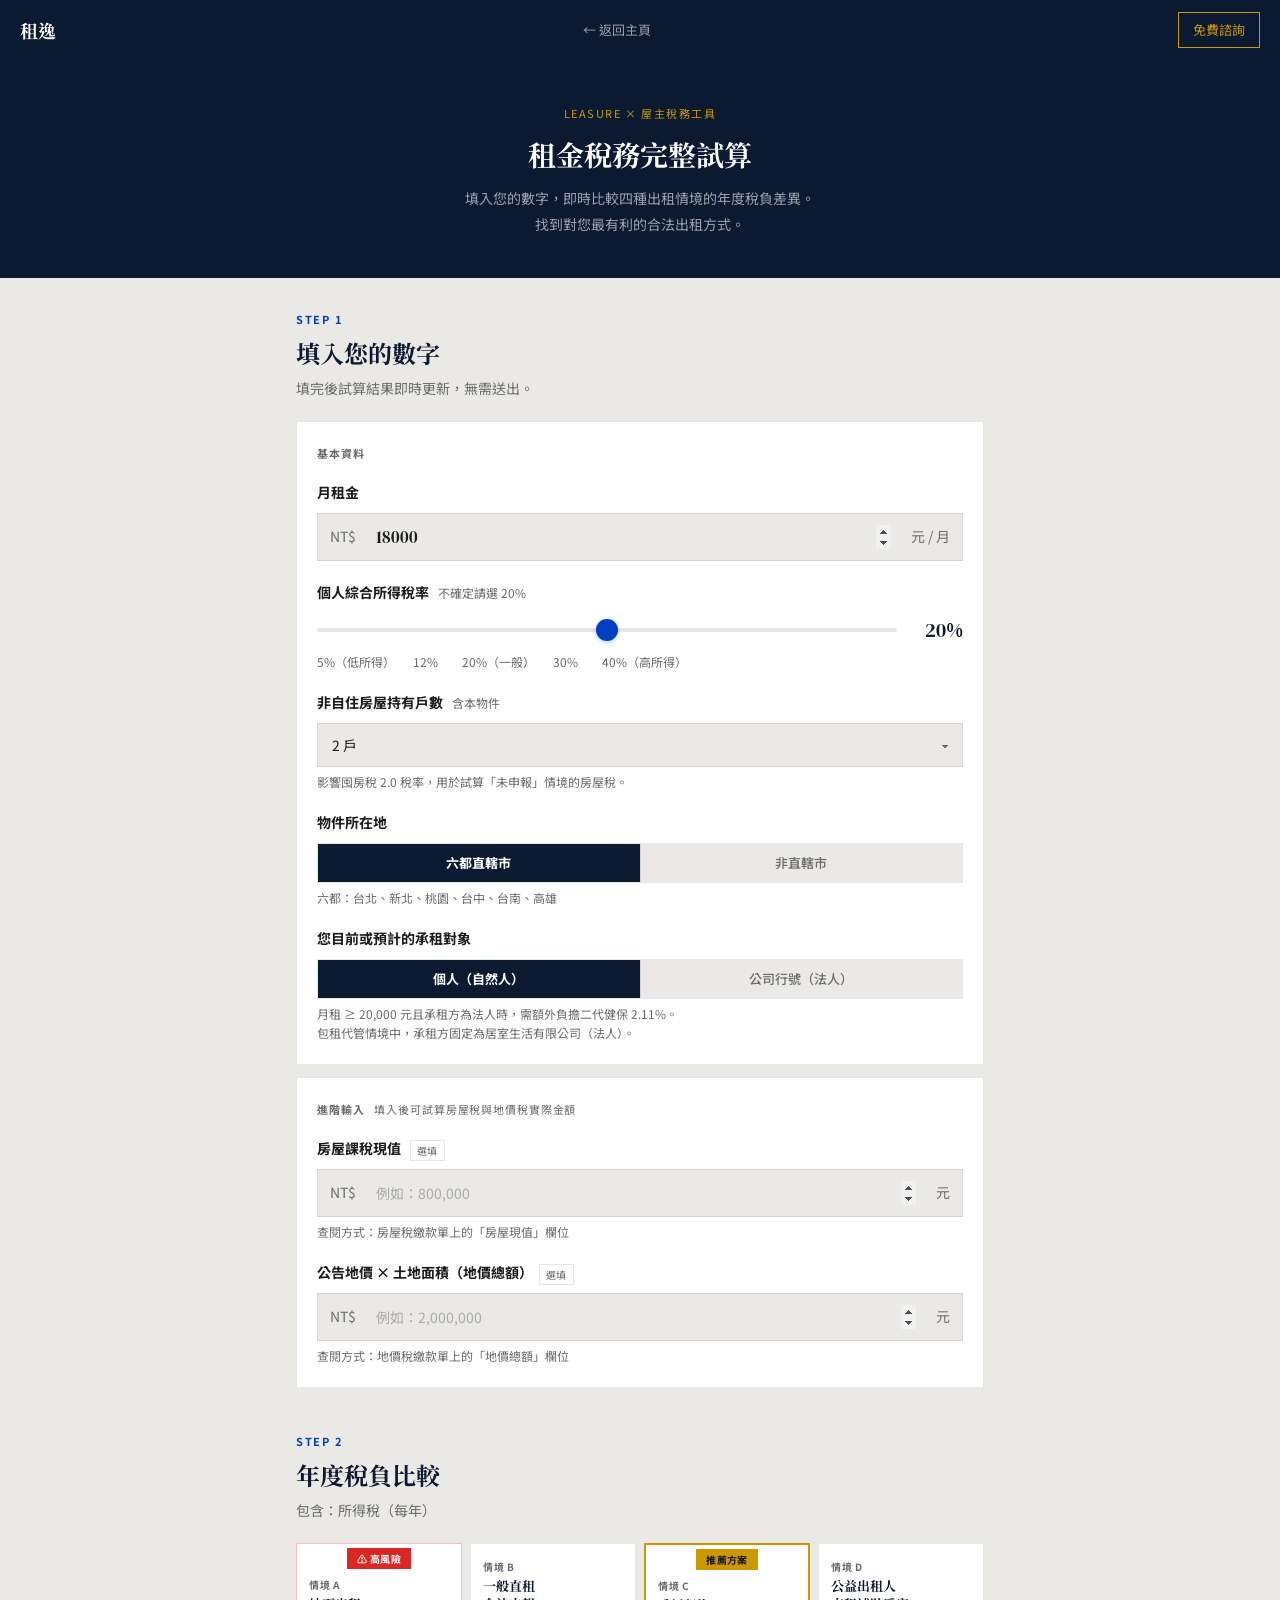
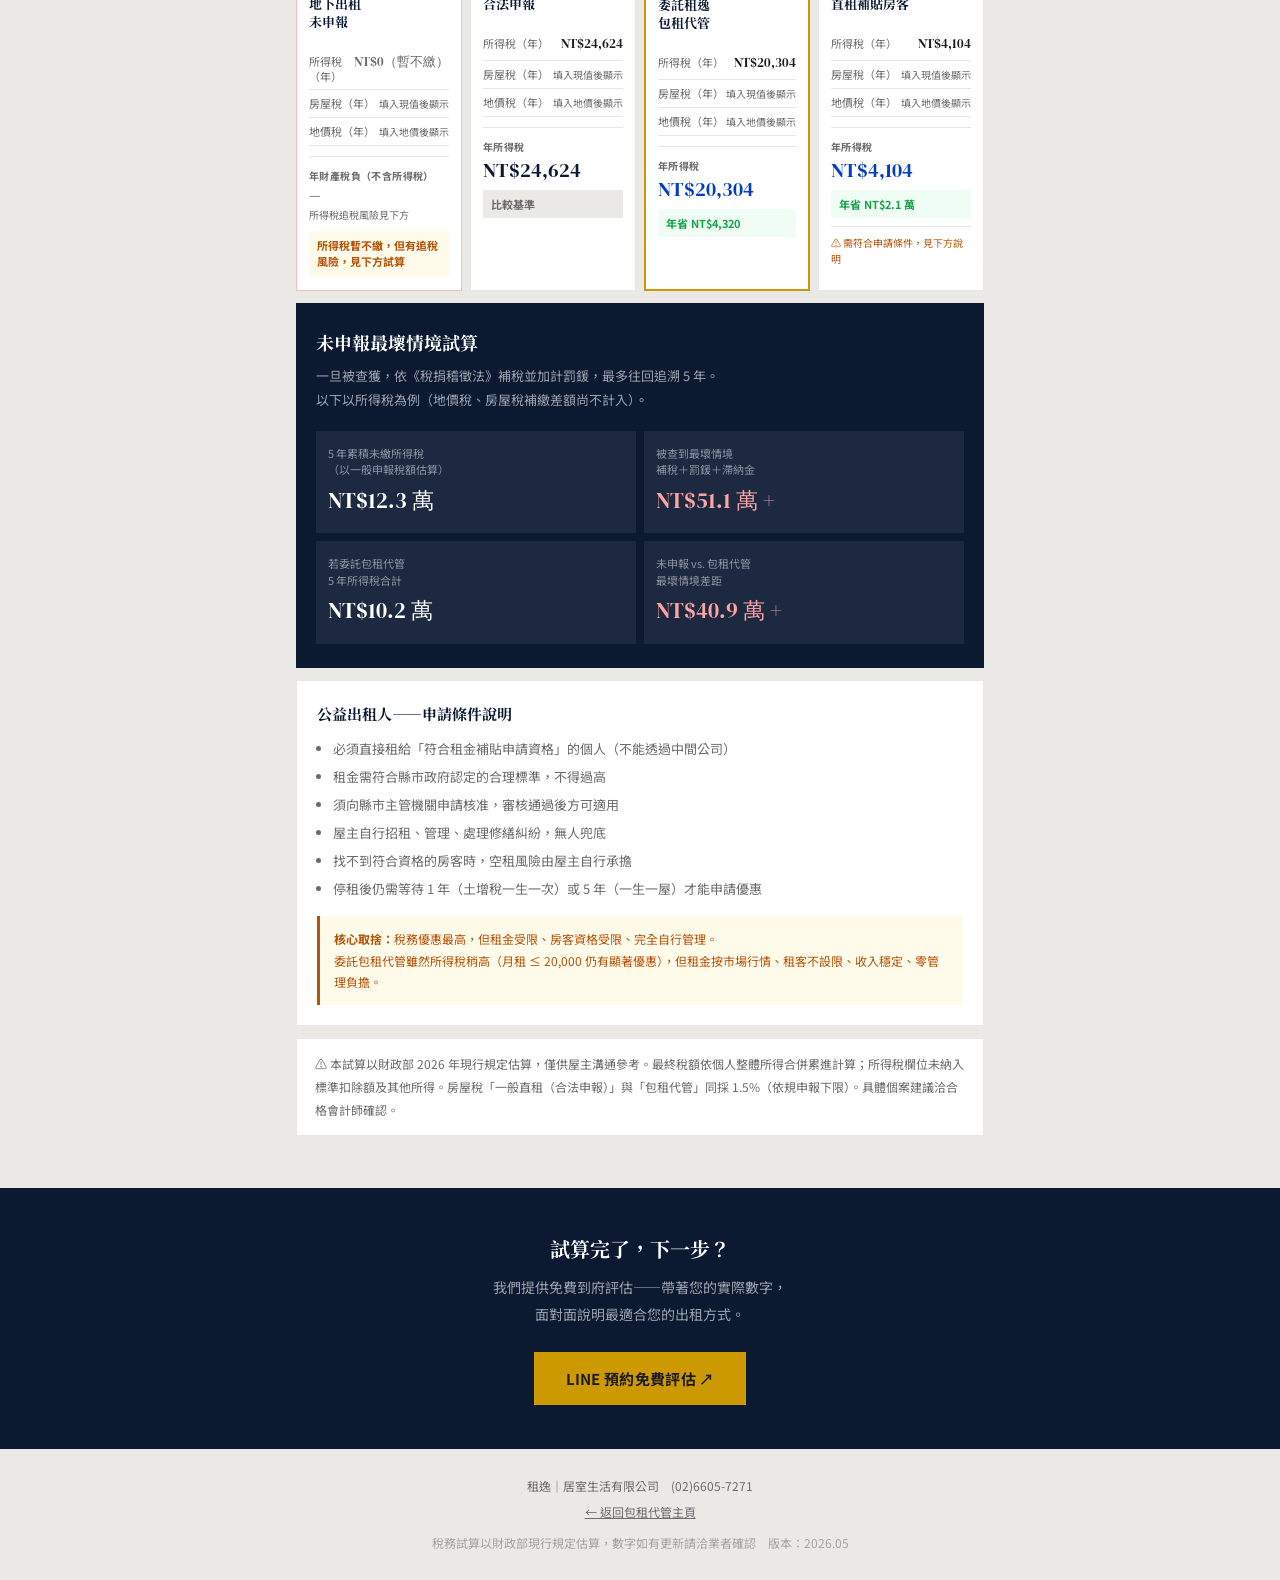
==== calculator.html @ 8f8c5958 "feat: 新增租金稅務完整試算工具 calculator.html 依租金稅務情境知識庫建立四情境比較（未申報、一般直租、包租代管、公益出租人）。 涵蓋所得稅、房屋稅、地價稅、二代健保，並附未申報最" ====
<!DOCTYPE html>
<html lang="zh-TW">
<head>
  <meta charset="UTF-8">
  <meta name="viewport" content="width=device-width, initial-scale=1.0">
  <title>租金稅務完整試算｜租逸包租代管</title>
  <meta name="description" content="填入月租金與稅率，即時比較未申報、一般直租、包租代管、公益出租人四種情境的年度稅負。">
  <meta property="og:title" content="租金稅務完整試算｜租逸包租代管">
  <meta property="og:description" content="四種出租情境完整稅負比較——找到最適合您的合法出租方式。">
  <meta property="og:url" content="https://gynogo.github.io/leasure-lp/calculator.html">
  <link rel="preconnect" href="https://fonts.googleapis.com">
  <link rel="preconnect" href="https://fonts.gstatic.com" crossorigin>
  <link href="https://fonts.googleapis.com/css2?family=Noto+Serif+TC:wght@700&family=Noto+Sans+TC:wght@400;500;700&family=DM+Serif+Display&display=swap" rel="stylesheet">
  <style>
    *, *::before, *::after { box-sizing: border-box; margin: 0; padding: 0; }

    :root {
      --bg:         #EBE9E5;
      --white:      #FFFFFF;
      --dark:       #0B1931;
      --dark2:      #081422;
      --blue:       #013EC4;
      --blue-tint:  rgba(1,62,196,0.08);
      --gold:       #CC9901;
      --ink:        #1C1C1E;
      --muted:      #6B6B6E;
      --border:     rgba(28,28,30,0.10);
      --red:        #DC2626;
      --red-tint:   #FEF2F2;
      --green:      #16A34A;
      --green-tint: #F0FDF4;
      --amber:      #B45309;
      --amber-tint: #FFFBEB;
      --font-serif: 'Noto Serif TC', Georgia, serif;
      --font-sans:  'Noto Sans TC', -apple-system, sans-serif;
      --font-num:   'DM Serif Display', Georgia, serif;
    }

    html { font-size: 16px; scroll-behavior: smooth; -webkit-font-smoothing: antialiased; }
    body { font-family: var(--font-sans); background: var(--bg); color: var(--ink); line-height: 1.7; }

    /* ── NAV ─────────────────────────────────── */
    .nav {
      position: sticky; top: 0; z-index: 100;
      background: var(--dark); padding: 12px 20px;
      display: flex; align-items: center; justify-content: space-between; gap: 12px;
    }
    .nav-logo { font-family: var(--font-serif); font-size: 18px; color: var(--white); font-weight: 700; flex-shrink: 0; }
    .nav-back { font-size: 13px; color: rgba(255,255,255,0.6); text-decoration: none; flex-shrink: 0; }
    .nav-back:hover { color: var(--white); }
    .nav-line {
      background: transparent; color: var(--gold); border: 1px solid var(--gold);
      padding: 6px 14px; font-size: 13px; font-family: var(--font-sans); cursor: pointer;
      text-decoration: none; white-space: nowrap; flex-shrink: 0;
    }

    /* ── LAYOUT ──────────────────────────────── */
    .wrap { max-width: 720px; margin: 0 auto; padding: 0 16px; }

    /* ── HERO ────────────────────────────────── */
    .hero {
      background: var(--dark); padding: 44px 20px 40px; text-align: center;
    }
    .hero-tag {
      font-size: 11px; letter-spacing: 0.14em; color: var(--gold);
      text-transform: uppercase; margin-bottom: 10px;
    }
    .hero h1 {
      font-family: var(--font-serif); font-size: clamp(20px,5vw,28px);
      color: var(--white); font-weight: 700; line-height: 1.5; margin-bottom: 10px;
    }
    .hero p { font-size: 14px; color: rgba(255,255,255,0.60); line-height: 1.9; max-width: 460px; margin: 0 auto; }

    /* ── SECTION HEADER ──────────────────────── */
    .sec-hd { padding: 32px 0 20px; }
    .sec-tag { font-size: 11px; font-weight: 700; letter-spacing: 0.14em; color: var(--blue); text-transform: uppercase; margin-bottom: 4px; }
    .sec-title { font-family: var(--font-serif); font-size: clamp(18px,4vw,24px); color: var(--dark); font-weight: 700; margin-bottom: 4px; }
    .sec-sub { font-size: 14px; color: var(--muted); }

    /* ── CARD ────────────────────────────────── */
    .card { background: var(--white); border: 1px solid var(--border); padding: 22px 20px; margin-bottom: 12px; }
    .card-label { font-size: 11px; font-weight: 700; color: var(--muted); text-transform: uppercase; letter-spacing: 0.08em; margin-bottom: 18px; }

    /* ── FORM ────────────────────────────────── */
    .field { margin-bottom: 20px; }
    .field:last-child { margin-bottom: 0; }
    label { display: block; font-size: 14px; font-weight: 700; color: var(--ink); margin-bottom: 8px; }
    .lhint { font-weight: 400; color: var(--muted); font-size: 12px; margin-left: 6px; }
    .fnote { font-size: 12px; color: var(--muted); margin-top: 5px; line-height: 1.6; }

    .irow {
      display: flex; align-items: center;
      background: var(--bg); border: 1.5px solid var(--border); transition: border-color .2s;
    }
    .irow:focus-within { border-color: var(--blue); background: var(--white); }
    .pre, .suf { padding: 0 12px; color: var(--muted); font-size: 14px; white-space: nowrap; }
    input[type="number"] {
      flex: 1; border: none; background: transparent;
      padding: 11px 8px; font-size: 17px; font-family: var(--font-num);
      color: var(--ink); -moz-appearance: textfield; min-width: 0;
    }
    input[type="number"]:focus { outline: none; }
    input[type="number"]::-webkit-inner-spin-button { opacity: 1; }
    input[type="number"]::placeholder { font-family: var(--font-sans); font-size: 14px; color: #aaa; }

    .slider-row { display: flex; align-items: center; gap: 14px; margin-top: 4px; }
    input[type="range"] {
      flex: 1; -webkit-appearance: none; height: 4px;
      background: var(--border); border-radius: 2px; outline: none; cursor: pointer;
    }
    input[type="range"]::-webkit-slider-thumb {
      -webkit-appearance: none; width: 22px; height: 22px; border-radius: 50%;
      background: var(--blue); cursor: pointer; box-shadow: 0 1px 4px rgba(1,62,196,.3);
    }
    .sval { font-family: var(--font-num); font-size: 20px; color: var(--dark); min-width: 52px; text-align: right; }

    .tog-group { display: flex; border: 1.5px solid var(--border); }
    .tog-btn {
      flex: 1; padding: 10px 8px; font-size: 13px; font-family: var(--font-sans);
      font-weight: 500; color: var(--muted); background: var(--bg); border: none;
      cursor: pointer; transition: all .15s; text-align: center; line-height: 1.4;
    }
    .tog-btn + .tog-btn { border-left: 1px solid var(--border); }
    .tog-btn.on { background: var(--dark); color: var(--white); font-weight: 700; }

    .sel-wrap { position: relative; }
    .sel-wrap::after { content: '▾'; position: absolute; right: 14px; top: 50%; transform: translateY(-50%); pointer-events: none; color: var(--muted); }
    select {
      width: 100%; padding: 11px 14px; font-size: 14px; font-family: var(--font-sans);
      color: var(--ink); background: var(--bg); border: 1.5px solid var(--border);
      appearance: none; cursor: pointer;
    }
    select:focus { outline: none; border-color: var(--blue); }

    .opt-badge {
      display: inline-block; font-size: 10px; font-weight: 400; color: var(--muted);
      border: 1px solid var(--border); padding: 1px 6px; margin-left: 6px;
      vertical-align: middle; letter-spacing: 0.04em;
    }

    /* ── RESULTS GRID ────────────────────────── */
    .results-grid {
      display: grid;
      grid-template-columns: repeat(4, 1fr);
      gap: 8px; margin-bottom: 12px;
    }
    @media (max-width: 640px) { .results-grid { grid-template-columns: 1fr 1fr; } }
    @media (max-width: 360px) { .results-grid { grid-template-columns: 1fr; } }

    .rc {
      background: var(--white); border: 1.5px solid var(--border);
      padding: 14px 12px; position: relative;
    }
    .rc.featured { border-color: var(--gold); border-width: 2px; }
    .rc.danger   { border-color: rgba(220,38,38,.3); }

    .rc-badge {
      position: absolute; top: -1px; left: 0; right: 0;
      text-align: center;
    }
    .rc-badge span {
      display: inline-block; background: var(--gold); color: var(--ink);
      font-size: 10px; font-weight: 700; padding: 2px 10px; letter-spacing: 0.04em;
    }
    .rc-badge.danger-b span { background: var(--red); color: var(--white); }

    .rc-cat { font-size: 10px; font-weight: 700; color: var(--muted); letter-spacing: 0.06em; text-transform: uppercase; margin-top: 18px; margin-bottom: 2px; }
    .rc:not(.featured):not(.danger) .rc-cat { margin-top: 0; }
    .rc.danger .rc-cat { margin-top: 18px; }
    .rc-name { font-family: var(--font-serif); font-size: 13px; color: var(--dark); font-weight: 700; line-height: 1.4; margin-bottom: 14px; }

    .trow {
      display: flex; justify-content: space-between; align-items: baseline;
      padding: 5px 0; border-bottom: 1px solid var(--border); gap: 4px;
    }
    .trow:last-of-type { border-bottom: none; }
    .tlbl { color: var(--muted); font-size: 11px; flex: 1; line-height: 1.4; }
    .tval { font-family: var(--font-num); color: var(--ink); font-size: 13px; white-space: nowrap; flex-shrink: 0; }
    .tval.na { font-family: var(--font-sans); font-size: 10px; color: var(--muted); }
    .tval.risk { color: var(--red); }
    .tval.zero { color: var(--muted); }

    .divider { height: 1px; background: var(--border); margin: 10px 0; }

    .rc-total-lbl { font-size: 10px; font-weight: 700; color: var(--muted); letter-spacing: 0.04em; margin-bottom: 3px; }
    .rc-total {
      font-family: var(--font-num); font-size: 20px; color: var(--dark); line-height: 1.2;
    }
    .rc-total.blue { color: var(--blue); }
    .rc-total.muted { color: var(--muted); font-size: 13px; font-family: var(--font-sans); }

    .delta-box {
      margin-top: 8px; padding: 6px 8px; font-size: 11px; font-weight: 700; line-height: 1.5;
    }
    .delta-base  { background: var(--bg); color: var(--muted); }
    .delta-save  { background: var(--green-tint); color: var(--green); }
    .delta-more  { background: #FEF2F2; color: var(--red); }
    .delta-warn  { background: var(--amber-tint); color: var(--amber); }

    .rc-cond {
      margin-top: 8px; font-size: 10px; color: var(--amber);
      line-height: 1.6; border-top: 1px solid var(--border); padding-top: 8px;
    }

    /* ── HIGH-RENT NOTE ──────────────────────── */
    .high-rent-note {
      background: var(--dark); color: rgba(255,255,255,0.75);
      padding: 14px 18px; font-size: 13px; line-height: 1.8;
      margin-bottom: 12px; display: none;
    }
    .high-rent-note strong { color: var(--gold); }

    /* ── RISK PANEL ──────────────────────────── */
    .risk-panel { background: var(--dark); padding: 24px 20px; margin-bottom: 12px; }
    .risk-panel h3 { font-family: var(--font-serif); font-size: 18px; color: var(--white); margin-bottom: 6px; }
    .risk-panel p { font-size: 13px; color: rgba(255,255,255,0.60); margin-bottom: 18px; line-height: 1.9; }
    .risk-grid { display: grid; grid-template-columns: 1fr 1fr; gap: 8px; }
    @media (max-width: 360px) { .risk-grid { grid-template-columns: 1fr; } }
    .risk-cell { background: rgba(255,255,255,0.07); padding: 14px 12px; }
    .risk-lbl { font-size: 11px; color: rgba(255,255,255,0.50); margin-bottom: 4px; line-height: 1.5; }
    .risk-num { font-family: var(--font-num); font-size: 22px; color: var(--white); }
    .risk-num.alarm { color: #FCA5A5; }

    /* ── CONDITIONS CARD ─────────────────────── */
    .cond-card { background: var(--white); border: 1px solid var(--border); padding: 20px; margin-bottom: 12px; }
    .cond-card h3 { font-family: var(--font-serif); font-size: 15px; color: var(--dark); margin-bottom: 10px; }
    .cond-list { font-size: 13px; color: var(--muted); line-height: 2; padding-left: 16px; }
    .cond-list li { margin-bottom: 2px; }
    .cond-warn {
      margin-top: 14px; padding: 12px 14px;
      background: var(--amber-tint); border-left: 3px solid var(--amber);
      font-size: 12px; color: var(--amber); line-height: 1.8;
    }

    /* ── DISCLAIMER ──────────────────────────── */
    .disc {
      font-size: 12px; color: var(--muted); background: var(--white);
      border: 1px solid var(--border); padding: 14px 18px;
      line-height: 1.9; margin-bottom: 12px;
    }

    /* ── CTA ─────────────────────────────────── */
    .cta-band { background: var(--dark); padding: 44px 20px; text-align: center; }
    .cta-band h2 { font-family: var(--font-serif); font-size: 20px; color: var(--white); margin-bottom: 8px; }
    .cta-band p { font-size: 14px; color: rgba(255,255,255,0.60); margin-bottom: 24px; line-height: 1.9; }
    .cta-btn {
      display: inline-block; background: var(--gold); color: var(--ink);
      padding: 14px 32px; font-size: 15px; font-weight: 700; font-family: var(--font-sans);
      text-decoration: none; letter-spacing: 0.02em; transition: opacity .2s;
    }
    .cta-btn:hover { opacity: .88; }

    /* ── FOOTER ──────────────────────────────── */
    footer { padding: 24px 20px; text-align: center; font-size: 12px; color: var(--muted); line-height: 2.2; }
    footer a { color: var(--muted); }

    .pb40 { padding-bottom: 40px; }
  </style>
</head>
<body>

<!-- ════════════ NAV ════════════ -->
<nav class="nav">
  <div class="nav-logo">租逸</div>
  <a href="index.html" class="nav-back">← 返回主頁</a>
  <a href="https://line.me/ti/p/~ginoboya" target="_blank" rel="noopener" class="nav-line">免費諮詢</a>
</nav>

<!-- ════════════ HERO ════════════ -->
<div class="hero">
  <div class="wrap">
    <div class="hero-tag">Leasure × 屋主稅務工具</div>
    <h1>租金稅務完整試算</h1>
    <p>填入您的數字，即時比較四種出租情境的年度稅負差異。<br>找到對您最有利的合法出租方式。</p>
  </div>
</div>

<!-- ════════════ MAIN ════════════ -->
<div class="wrap pb40">

  <!-- ─── STEP 1: 輸入 ─── -->
  <div class="sec-hd">
    <div class="sec-tag">Step 1</div>
    <div class="sec-title">填入您的數字</div>
    <div class="sec-sub">填完後試算結果即時更新，無需送出。</div>
  </div>

  <div class="card">
    <div class="card-label">基本資料</div>

    <!-- 月租金 -->
    <div class="field">
      <label>月租金</label>
      <div class="irow">
        <span class="pre">NT$</span>
        <input type="number" id="rent" value="18000" min="1000" step="1000" oninput="calc()">
        <span class="suf">元 / 月</span>
      </div>
    </div>

    <!-- 所得稅率 -->
    <div class="field">
      <label>個人綜合所得稅率 <span class="lhint">不確定請選 20%</span></label>
      <div class="slider-row">
        <input type="range" id="taxSlider" min="0" max="4" step="1" value="2" oninput="syncTax(); calc()">
        <span class="sval" id="taxLabel">20%</span>
      </div>
      <div class="fnote">5%（低所得）　　12%　　20%（一般）　　30%　　40%（高所得）</div>
    </div>

    <!-- 持有戶數 -->
    <div class="field">
      <label>非自住房屋持有戶數 <span class="lhint">含本物件</span></label>
      <div class="sel-wrap">
        <select id="holdings" onchange="calc()">
          <option value="1">1 戶（僅此物件）</option>
          <option value="2" selected>2 戶</option>
          <option value="3">3～4 戶</option>
          <option value="5">5～6 戶</option>
          <option value="7">7 戶以上</option>
        </select>
      </div>
      <div class="fnote">影響囤房稅 2.0 稅率，用於試算「未申報」情境的房屋稅。</div>
    </div>

    <!-- 地區 -->
    <div class="field">
      <label>物件所在地</label>
      <div class="tog-group">
        <button class="tog-btn on" id="tog-metro" onclick="setRegion('metro')">六都直轄市</button>
        <button class="tog-btn" id="tog-other" onclick="setRegion('other')">非直轄市</button>
      </div>
      <div class="fnote">六都：台北、新北、桃園、台中、台南、高雄</div>
    </div>

    <!-- 承租對象 -->
    <div class="field">
      <label>您目前或預計的承租對象</label>
      <div class="tog-group">
        <button class="tog-btn on" id="tog-person" onclick="setTenant('person')">個人（自然人）</button>
        <button class="tog-btn" id="tog-corp" onclick="setTenant('corp')">公司行號（法人）</button>
      </div>
      <div class="fnote">月租 ≥ 20,000 元且承租方為法人時，需額外負擔二代健保 2.11%。<br>包租代管情境中，承租方固定為居室生活有限公司（法人）。</div>
    </div>
  </div>

  <div class="card">
    <div class="card-label">進階輸入 <span style="font-weight:400;font-size:11px;margin-left:6px;">填入後可試算房屋稅與地價稅實際金額</span></div>

    <!-- 房屋課稅現值 -->
    <div class="field">
      <label>房屋課稅現值 <span class="opt-badge">選填</span></label>
      <div class="irow">
        <span class="pre">NT$</span>
        <input type="number" id="houseVal" value="" placeholder="例如：800,000" min="0" step="10000" oninput="calc()">
        <span class="suf">元</span>
      </div>
      <div class="fnote">查閱方式：房屋稅繳款單上的「房屋現值」欄位</div>
    </div>

    <!-- 地價總額 -->
    <div class="field">
      <label>公告地價 × 土地面積（地價總額）<span class="opt-badge">選填</span></label>
      <div class="irow">
        <span class="pre">NT$</span>
        <input type="number" id="landVal" value="" placeholder="例如：2,000,000" min="0" step="10000" oninput="calc()">
        <span class="suf">元</span>
      </div>
      <div class="fnote">查閱方式：地價稅繳款單上的「地價總額」欄位</div>
    </div>
  </div>

  <!-- ─── STEP 2: 結果 ─── -->
  <div class="sec-hd">
    <div class="sec-tag">Step 2</div>
    <div class="sec-title">年度稅負比較</div>
    <div class="sec-sub" id="resultSub">四種出租情境完整試算</div>
  </div>

  <div class="results-grid" id="grid"></div>

  <!-- 高月租提示（>20,000 時顯示） -->
  <div class="high-rent-note" id="highRentNote">
    <strong>月租超過 20,000 元時</strong>，包租代管所得稅優惠回歸一般標準（與直租相同）。<br>
    包租代管的主要價值來自非稅務項目：<strong>無空租風險、零管理負擔、免前期翻修費</strong>，以及由專業業者處理修繕與糾紛。
  </div>

  <!-- 未申報風險面板 -->
  <div class="risk-panel">
    <h3>未申報最壞情境試算</h3>
    <p>一旦被查獲，依《稅捐稽徵法》補稅並加計罰鍰，最多往回追溯 5 年。<br>
    以下以所得稅為例（地價稅、房屋稅補繳差額尚不計入）。</p>
    <div class="risk-grid" id="riskGrid"></div>
  </div>

  <!-- 公益出租人條件 -->
  <div class="cond-card">
    <h3>公益出租人——申請條件說明</h3>
    <ul class="cond-list">
      <li>必須直接租給「符合租金補貼申請資格」的個人（不能透過中間公司）</li>
      <li>租金需符合縣市政府認定的合理標準，不得過高</li>
      <li>須向縣市主管機關申請核准，審核通過後方可適用</li>
      <li>屋主自行招租、管理、處理修繕糾紛，無人兜底</li>
      <li>找不到符合資格的房客時，空租風險由屋主自行承擔</li>
      <li>停租後仍需等待 1 年（土增稅一生一次）或 5 年（一生一屋）才能申請優惠</li>
    </ul>
    <div class="cond-warn">
      <strong>核心取捨：</strong>稅務優惠最高，但租金受限、房客資格受限、完全自行管理。<br>
      委託包租代管雖然所得稅稍高（月租 ≤ 20,000 仍有顯著優惠），但租金按市場行情、租客不設限、收入穩定、零管理負擔。
    </div>
  </div>

  <div class="disc">
    ⚠️ 本試算以財政部 2026 年現行規定估算，僅供屋主溝通參考。最終稅額依個人整體所得合併累進計算；所得稅欄位未納入標準扣除額及其他所得。房屋稅「一般直租（合法申報）」與「包租代管」同採 1.5%（依規申報下限）。具體個案建議洽合格會計師確認。
  </div>

</div><!-- /wrap -->

<!-- ════════════ CTA ════════════ -->
<div class="cta-band">
  <div class="wrap">
    <h2>試算完了，下一步？</h2>
    <p>我們提供免費到府評估——帶著您的實際數字，<br>面對面說明最適合您的出租方式。</p>
    <a href="https://line.me/ti/p/~ginoboya" target="_blank" rel="noopener" class="cta-btn">LINE 預約免費評估 ↗</a>
  </div>
</div>

<footer>
  <div>租逸｜居室生活有限公司　(02)6605-7271</div>
  <div><a href="index.html">← 返回包租代管主頁</a></div>
  <div style="opacity:.55;margin-top:4px;">稅務試算以財政部現行規定估算，數字如有更新請洽業者確認　版本：2026.05</div>
</footer>

<script>
/* ════════════════════════════════════════════
   CONSTANTS
   ════════════════════════════════════════════ */
const TAX_RATES  = [0.05, 0.12, 0.20, 0.30, 0.40];
const TAX_LABELS = ['5%', '12%', '20%', '30%', '40%'];

let region     = 'metro';
let tenantType = 'person';

/* ════════════════════════════════════════════
   UTILS
   ════════════════════════════════════════════ */
function num(id) { return parseFloat(document.getElementById(id).value) || 0; }

function fmt(n) {
  if (n == null || isNaN(n)) return '—';
  const abs = Math.round(Math.abs(n));
  const s = 'NT$' + abs.toLocaleString('zh-TW');
  return Math.round(n) < 0 ? '-' + s : s;
}

function fmtW(n) {
  const abs = Math.abs(Math.round(n));
  if (abs >= 10000) return 'NT$' + (abs / 10000).toFixed(1) + ' 萬';
  return fmt(n);
}

/* ════════════════════════════════════════════
   TAX LOGIC（依知識庫公式）
   ════════════════════════════════════════════ */

/* 所得稅 */
function incomeTax(rent, rate, scenario) {
  const annual = rent * 12;
  if (scenario === 'unreported') return 0;

  if (scenario === 'direct') {
    // 一般直租：43% 費用扣除
    return annual * 0.57 * rate;
  }

  if (scenario === 'managed') {
    // 包租代管：月租 ≤6,000 全免；6,001~20,000 適用 53%；>20,000 回歸 43%
    if (rent <= 6000)  return 0;
    if (rent <= 20000) return annual * 0.47 * rate;
    return annual * 0.57 * rate;
  }

  if (scenario === 'public') {
    // 公益出租人：月租 ≤15,000 全免；>15,000 超過部分 43% 扣除
    if (rent <= 15000) return 0;
    return (rent - 15000) * 12 * 0.57 * rate;
  }

  return 0;
}

/* 囤房稅率（用於未申報情境） */
function vacantRate(holdings, region) {
  if (region === 'metro') {
    if (holdings <= 2) return 0.032;
    if (holdings <= 4) return 0.038;
    if (holdings <= 6) return 0.042;
    return 0.048;
  } else {
    if (holdings === 1) return 0.026;
    if (holdings <= 4) return 0.032;
    if (holdings <= 6) return 0.038;
    return 0.048;
  }
}

/* 房屋稅 */
function houseTax(houseVal, scenario, holdings) {
  if (!houseVal) return null;
  if (scenario === 'unreported') return houseVal * vacantRate(holdings, region);
  if (scenario === 'public')     return houseVal * 0.012; // 1.2%
  return houseVal * 0.015; // 1.5%（一般直租 & 包租代管，依規申報下限）
}

/* 地價稅 */
function landTax(landVal, scenario) {
  if (!landVal) return null;
  if (scenario === 'public') return landVal * 0.002;  // 2‰
  return landVal * 0.010;                              // 10‰
}

/* 二代健保補充保費（法人承租，月租 ≥ 20,000） */
function nhiCost(rent, scenario) {
  if (rent < 20000) return 0;
  // 包租代管：承租方固定為法人（居室生活有限公司）
  if (scenario === 'managed') return rent * 12 * 0.0211;
  // 一般直租：依使用者選擇的承租對象
  if (scenario === 'direct' && tenantType === 'corp') return rent * 12 * 0.0211;
  return 0;
}

/* ════════════════════════════════════════════
   UI HELPERS
   ════════════════════════════════════════════ */
function syncTax() {
  const idx = parseInt(document.getElementById('taxSlider').value);
  document.getElementById('taxLabel').textContent = TAX_LABELS[idx];
}

function setRegion(r) {
  region = r;
  document.getElementById('tog-metro').classList.toggle('on', r === 'metro');
  document.getElementById('tog-other').classList.toggle('on', r === 'other');
  calc();
}

function setTenant(t) {
  tenantType = t;
  document.getElementById('tog-person').classList.toggle('on', t === 'person');
  document.getElementById('tog-corp').classList.toggle('on', t === 'corp');
  calc();
}

/* ════════════════════════════════════════════
   MAIN CALCULATION
   ════════════════════════════════════════════ */
function calc() {
  const rent     = num('rent');
  const taxRate  = TAX_RATES[parseInt(document.getElementById('taxSlider').value)];
  const holdings = parseInt(document.getElementById('holdings').value);
  const houseVal = num('houseVal');
  const landVal  = num('landVal');

  const hasHouse = houseVal > 0;
  const hasLand  = landVal  > 0;

  /* 四情境定義 */
  const scenarios = [
    { key: 'unreported', cat: '情境 A',  name: '地下出租\n未申報',        featured: false, danger: true,  badge: '⚠ 高風險' },
    { key: 'direct',     cat: '情境 B',  name: '一般直租\n合法申報',       featured: false, danger: false, badge: null },
    { key: 'managed',    cat: '情境 C',  name: '委託租逸\n包租代管',       featured: true,  danger: false, badge: '推薦方案' },
    { key: 'public',     cat: '情境 D',  name: '公益出租人\n直租補貼房客', featured: false, danger: false, badge: null, conditions: true },
  ];

  /* 計算各情境 */
  const res = scenarios.map(s => {
    const it  = incomeTax(rent, taxRate, s.key);
    const ht  = houseTax(houseVal, s.key, holdings);
    const lt  = landTax(landVal, s.key);
    const nhi = nhiCost(rent, s.key);
    const total = it + (ht || 0) + (lt || 0) + nhi;
    return { ...s, it, ht, lt, nhi, total };
  });

  /* 基準：一般直租（情境 B） */
  const baseline = res[1].total;

  /* 高月租提示 */
  document.getElementById('highRentNote').style.display = rent > 20000 ? 'block' : 'none';

  /* 更新副標題 */
  const components = ['所得稅'];
  if (hasHouse) components.push('房屋稅');
  if (hasLand)  components.push('地價稅');
  document.getElementById('resultSub').textContent = '包含：' + components.join('、') + '（每年）';

  /* ── 產生四欄 ── */
  document.getElementById('grid').innerHTML = res.map(r => {

    /* delta vs. 一般直租 */
    let deltaHtml = '';
    if (r.key === 'direct') {
      deltaHtml = `<div class="delta-box delta-base">比較基準</div>`;
    } else if (r.key === 'unreported') {
      deltaHtml = `<div class="delta-box delta-warn">所得稅暫不繳，但有追稅風險，見下方試算</div>`;
    } else {
      const delta = r.total - baseline;
      if (delta < -10) {
        deltaHtml = `<div class="delta-box delta-save">年省 ${fmtW(Math.abs(delta))}</div>`;
      } else if (delta > 10) {
        deltaHtml = `<div class="delta-box delta-more">年多 ${fmtW(delta)}</div>`;
      } else {
        deltaHtml = `<div class="delta-box delta-base">與直租相近</div>`;
      }
    }

    /* 房屋稅顯示 */
    let htHtml = '';
    if (r.key === 'unreported' && hasHouse) {
      const rate = (vacantRate(holdings, region) * 100).toFixed(1);
      htHtml = `<span class="tval risk">${fmt(r.ht)}</span>`;
    } else {
      htHtml = r.ht !== null
        ? `<span class="tval">${fmt(r.ht)}</span>`
        : `<span class="tval na">填入現值後顯示</span>`;
    }

    /* 地價稅顯示 */
    const ltHtml = r.lt !== null
      ? `<span class="tval">${fmt(r.lt)}</span>`
      : `<span class="tval na">填入地價後顯示</span>`;

    /* 總計顯示 */
    let totalHtml = '';
    if (r.key === 'unreported') {
      const propTax = (r.ht || 0) + (r.lt || 0);
      totalHtml = `
        <div class="rc-total-lbl">年財產稅負（不含所得稅）</div>
        <div class="rc-total muted">${propTax > 0 ? fmt(propTax) : '—'}</div>
        <div style="font-size:10px;color:var(--muted);margin-top:4px;line-height:1.6;">所得稅追稅風險見下方</div>`;
    } else {
      const cls = r.key === 'managed' ? 'blue' : r.key === 'public' ? 'blue' : '';
      const lbl = (hasHouse || hasLand) ? '年度稅負合計' : '年所得稅';
      totalHtml = `
        <div class="rc-total-lbl">${lbl}</div>
        <div class="rc-total ${cls}">${fmt(r.total)}</div>`;
    }

    /* 公益出租人條件標注 */
    const condHtml = r.conditions
      ? `<div class="rc-cond">⚠ 需符合申請條件，見下方說明</div>`
      : '';

    /* 二代健保列 */
    const nhiRow = r.nhi > 0
      ? `<div class="trow"><span class="tlbl">二代健保（年）</span><span class="tval">${fmt(r.nhi)}</span></div>`
      : '';

    /* 所得稅顯示 */
    const itVal = r.key === 'unreported'
      ? `<span class="tval zero">NT$0（暫不繳）</span>`
      : `<span class="tval">${fmt(r.it)}</span>`;

    return `
      <div class="rc${r.featured ? ' featured' : ''}${r.danger ? ' danger' : ''}">
        ${r.badge ? `<div class="rc-badge${r.danger ? ' danger-b' : ''}"><span>${r.badge}</span></div>` : ''}
        <div class="rc-cat">${r.cat}</div>
        <div class="rc-name">${r.name.replace('\n', '<br>')}</div>

        <div class="trow">
          <span class="tlbl">所得稅（年）</span>
          ${itVal}
        </div>
        <div class="trow">
          <span class="tlbl">房屋稅（年）</span>
          ${htHtml}
        </div>
        <div class="trow">
          <span class="tlbl">地價稅（年）</span>
          ${ltHtml}
        </div>
        ${nhiRow}

        <div class="divider"></div>
        ${totalHtml}
        ${deltaHtml}
        ${condHtml}
      </div>`;
  }).join('');

  /* ── 未申報風險面板 ── */
  const tDirect    = res[1].it;            // 一般申報所得稅（年）
  const unpaid5    = tDirect * 5;          // 5年累積未繳
  const worst5     = unpaid5 * 4.15;       // 補稅 + 罰鍰3倍 + 滯納金15%
  const managed5   = res[2].it * 5;        // 包租代管5年所得稅
  const worstDiff  = worst5 - managed5;

  document.getElementById('riskGrid').innerHTML = `
    <div class="risk-cell">
      <div class="risk-lbl">5 年累積未繳所得稅<br>（以一般申報稅額估算）</div>
      <div class="risk-num">${fmtW(unpaid5)}</div>
    </div>
    <div class="risk-cell">
      <div class="risk-lbl">被查到最壞情境<br>補稅＋罰鍰＋滯納金</div>
      <div class="risk-num alarm">${fmtW(worst5)} +</div>
    </div>
    <div class="risk-cell">
      <div class="risk-lbl">若委託包租代管<br>5 年所得稅合計</div>
      <div class="risk-num">${fmtW(managed5)}</div>
    </div>
    <div class="risk-cell">
      <div class="risk-lbl">未申報 vs. 包租代管<br>最壞情境差距</div>
      <div class="risk-num alarm">${fmtW(worstDiff)} +</div>
    </div>`;
}

/* ════════════════════════════════════════════
   INIT
   ════════════════════════════════════════════ */
syncTax();
calc();
</script>
</body>
</html>
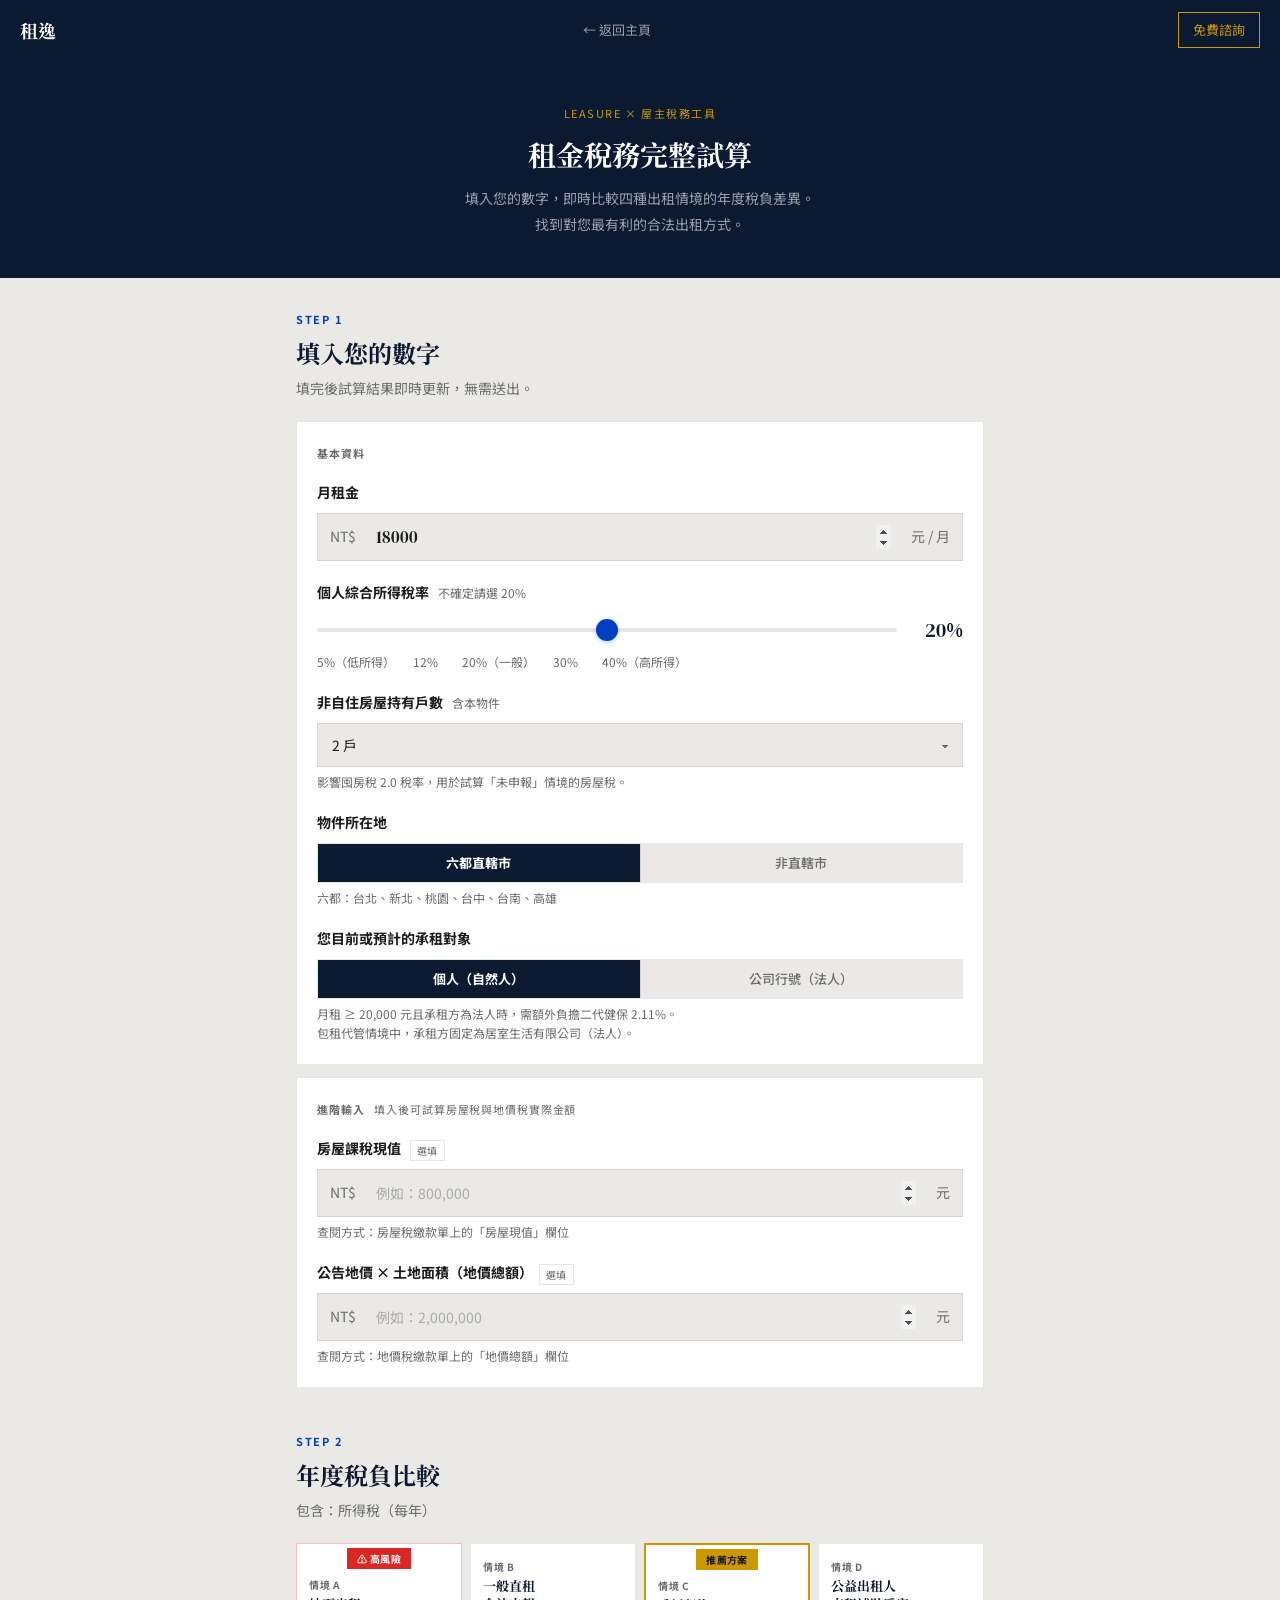
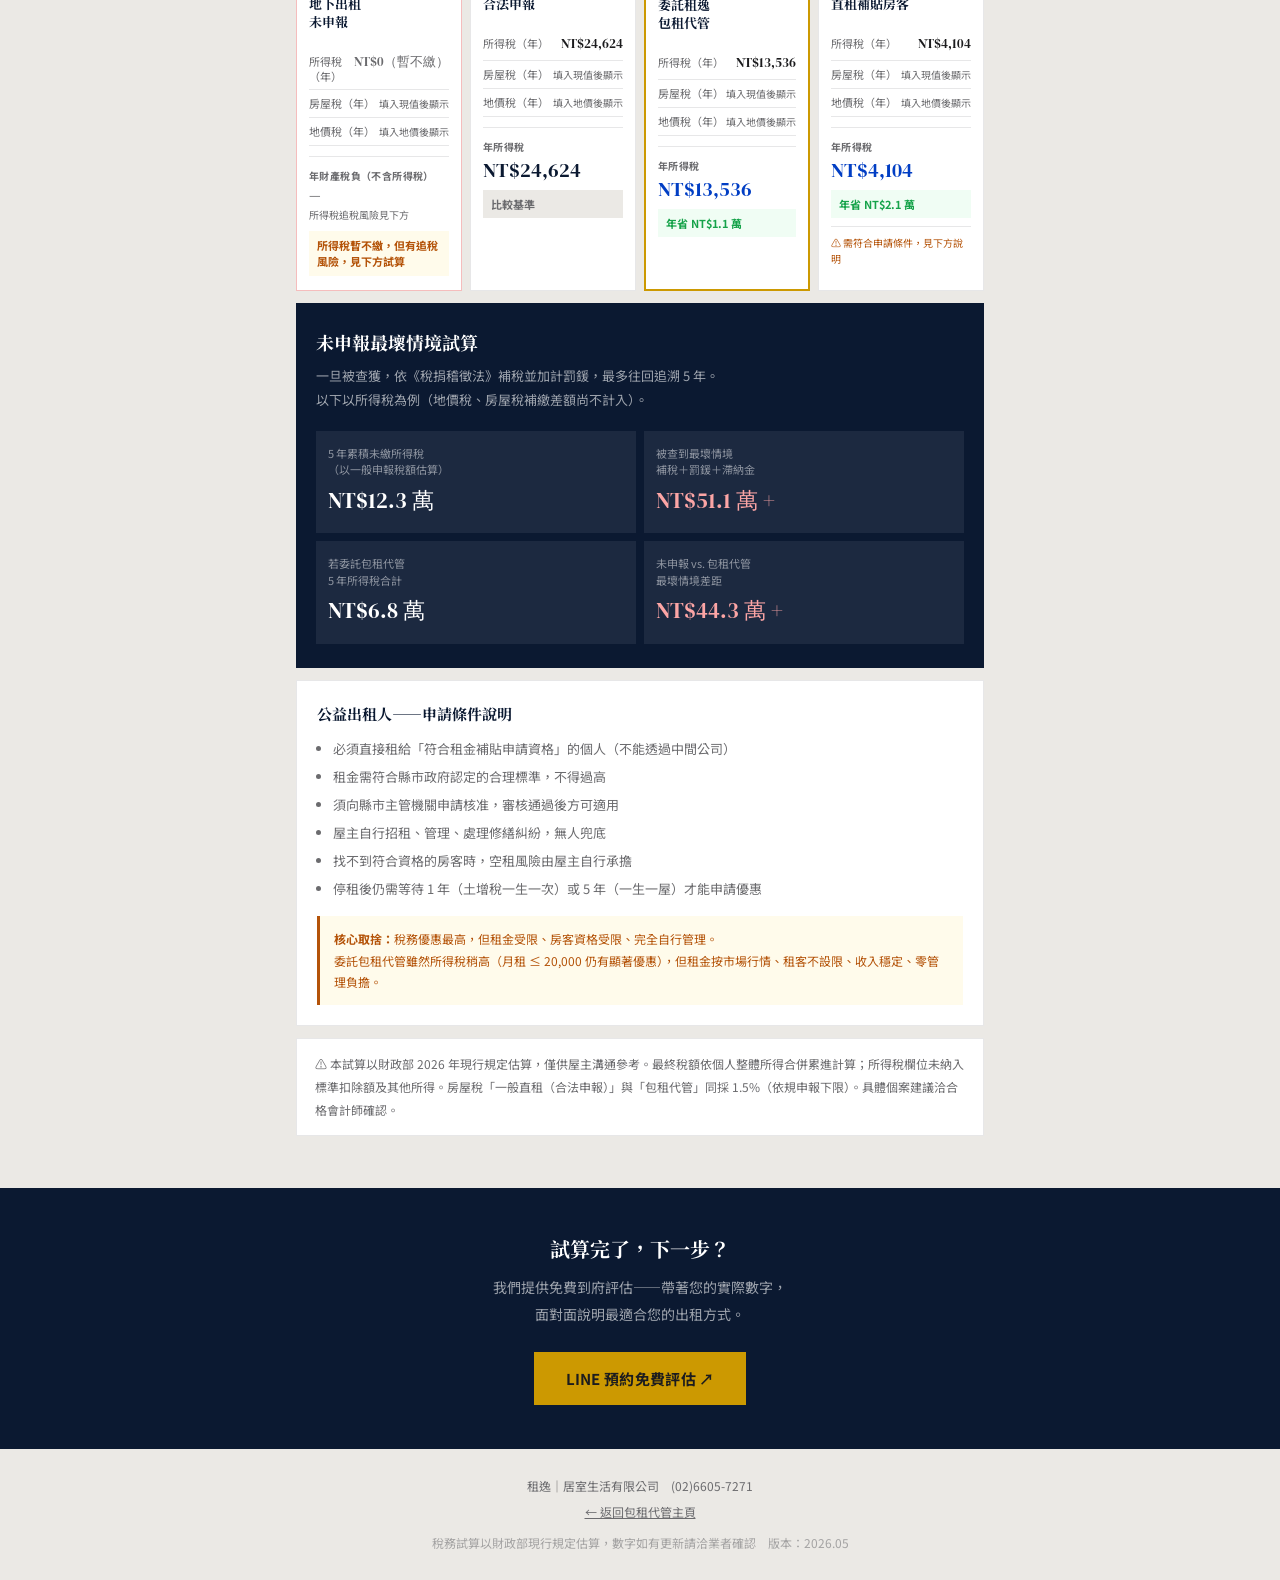
==== commit a66f48a9: "fix: 修正包租代管所得稅公式（分段累進制） 原公式錯誤地以整筆月租金套用單一扣除率； 正確邏輯為分段累進：前 6,000 全免、6,001-20,000 部分 × 47%、超過 20,000 部分" ====
--- a/calculator.html
+++ b/calculator.html
@@ -474,10 +474,17 @@
   }
 
   if (scenario === 'managed') {
-    // 包租代管：月租 ≤6,000 全免；6,001~20,000 適用 53%；>20,000 回歸 43%
-    if (rent <= 6000)  return 0;
-    if (rent <= 20000) return annual * 0.47 * rate;
-    return annual * 0.57 * rate;
+    // 包租代管：分段累進制
+    // 前 6,000 全免；6,001-20,000 部分 × 47%；超過 20,000 部分 × 57%
+    let monthlyTaxable = 0;
+    if (rent <= 6000) {
+      monthlyTaxable = 0;
+    } else if (rent <= 20000) {
+      monthlyTaxable = (rent - 6000) * 0.47;
+    } else {
+      monthlyTaxable = 14000 * 0.47 + (rent - 20000) * 0.57; // 6,580 + 超額 × 57%
+    }
+    return monthlyTaxable * 12 * rate;
   }
 
   if (scenario === 'public') {
